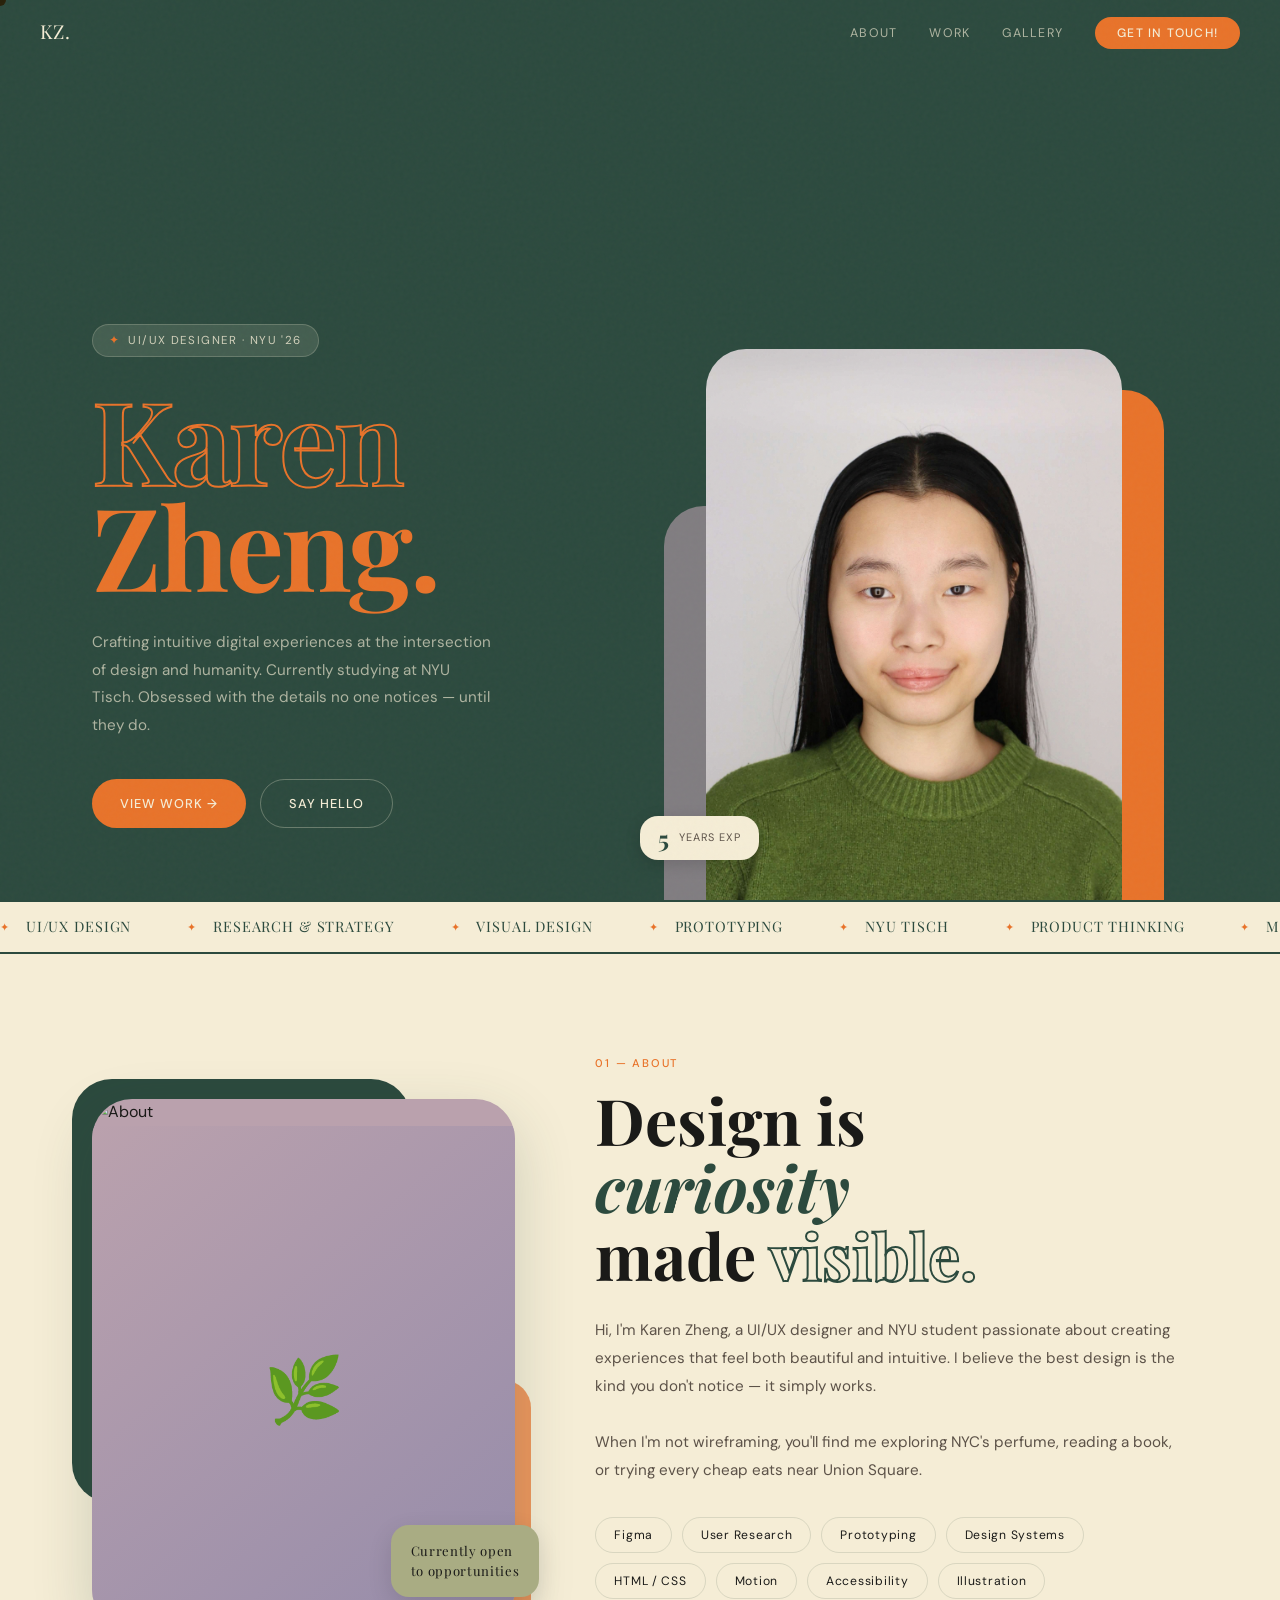
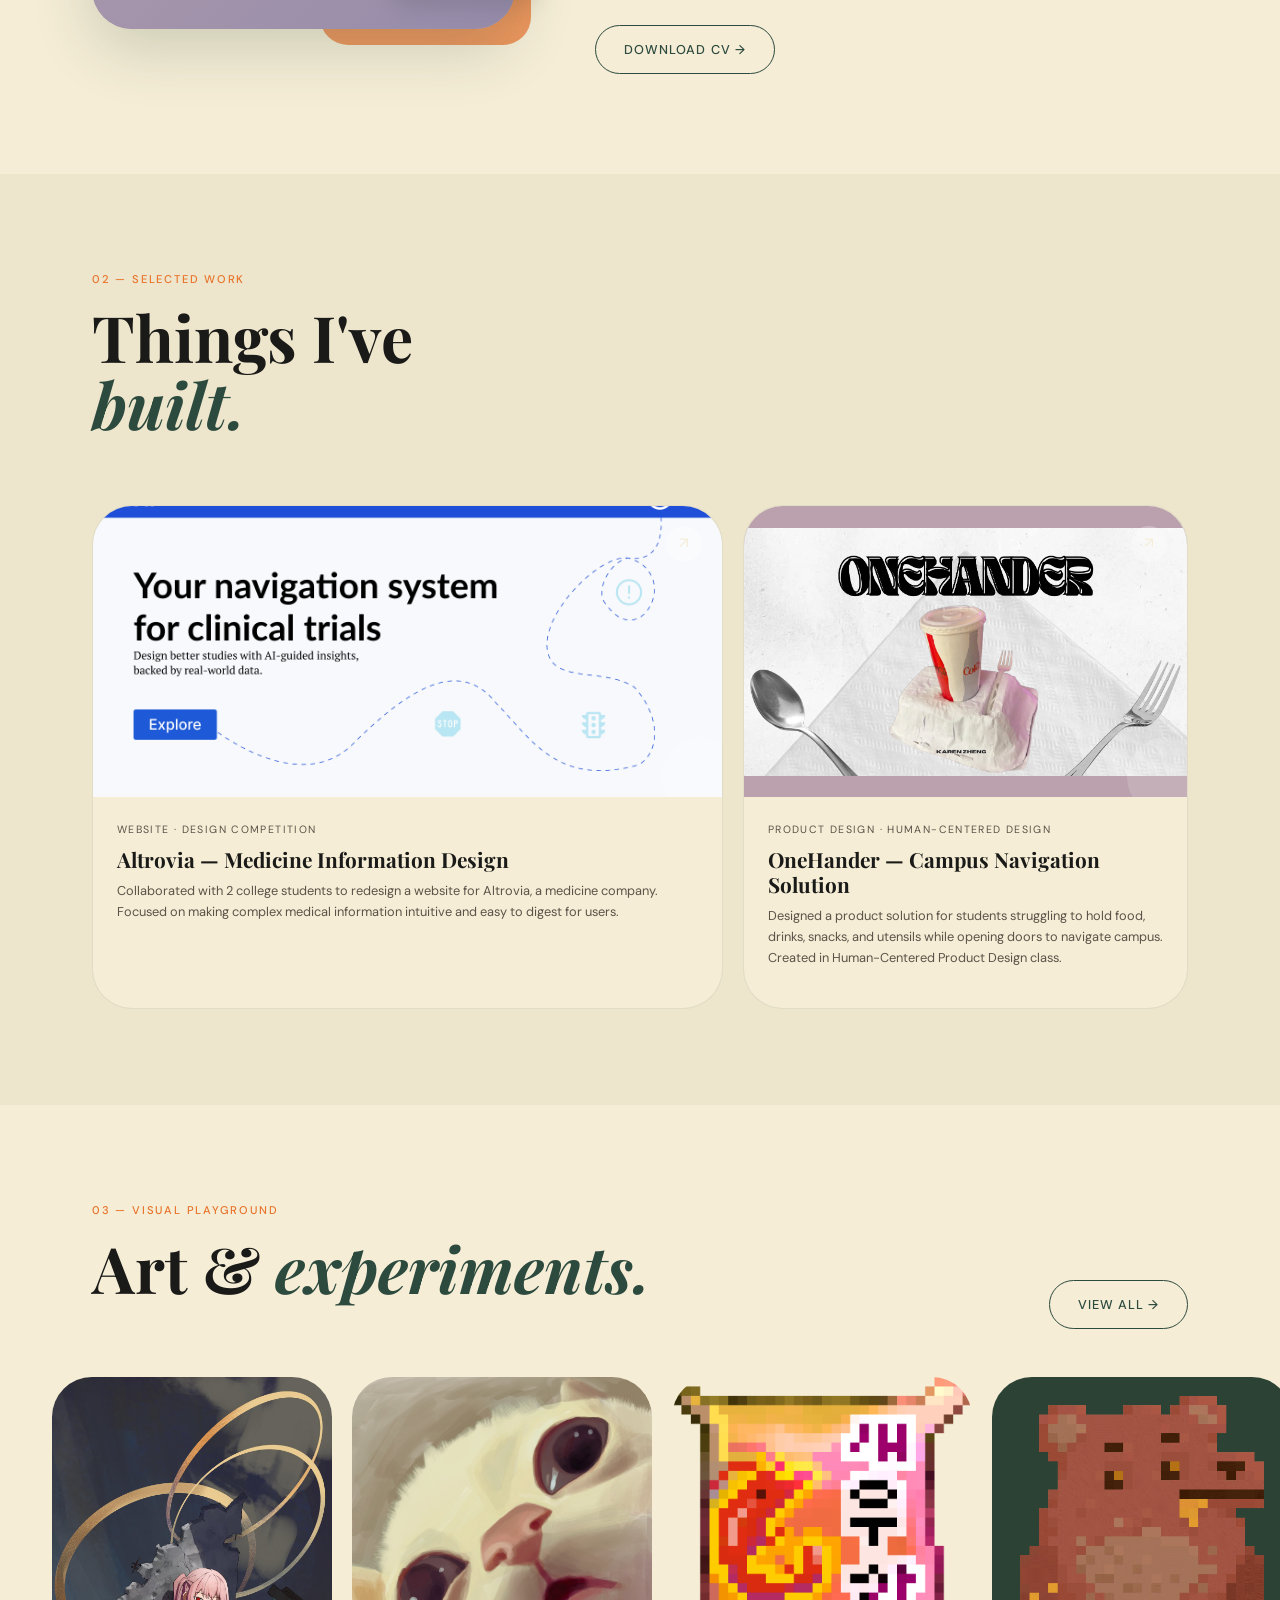
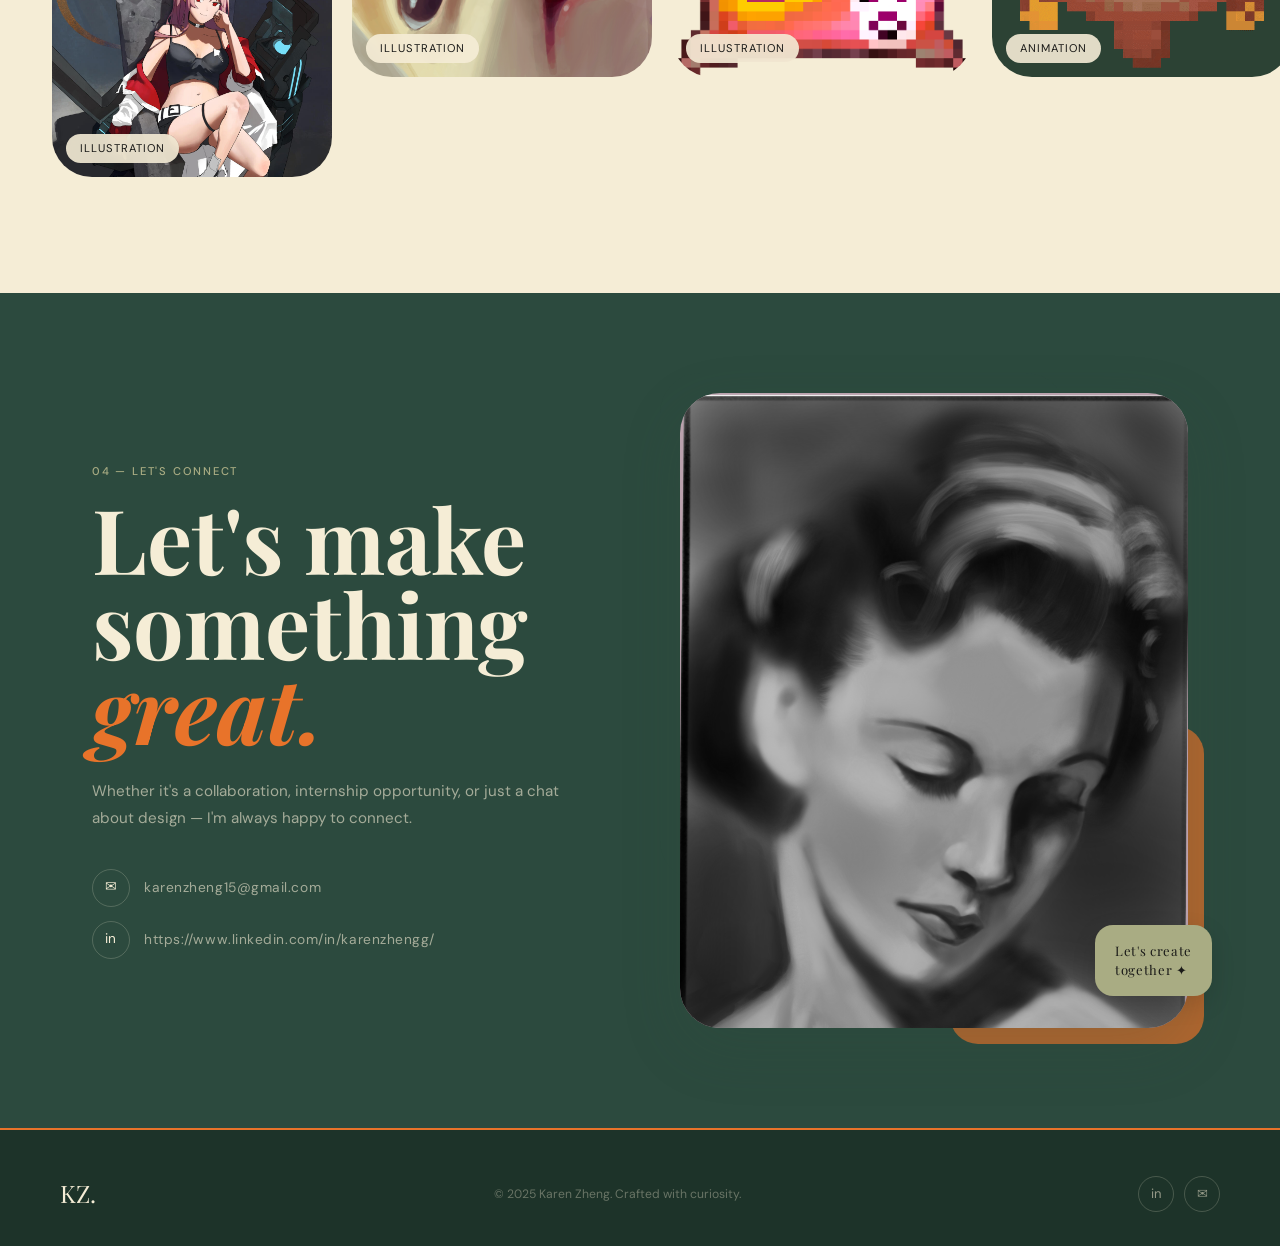
==== index.html @ 829339c2 "initial commit" ====
<!DOCTYPE html>
<html lang="en">
<head>
  <meta charset="UTF-8" />
  <meta name="viewport" content="width=device-width, initial-scale=1.0"/>
  <title>Karen Zheng — Portfolio</title>

  <!-- Google Fonts fallbacks (active until you add local woff2 files) -->
  <link rel="preconnect" href="https://fonts.googleapis.com">
  <link rel="preconnect" href="https://fonts.gstatic.com" crossorigin>
  <link href="https://fonts.googleapis.com/css2?family=Playfair+Display:ital,wght@0,700;0,900;1,700&family=DM+Sans:wght@300;400;500&display=swap" rel="stylesheet">

  <link rel="stylesheet" href="css/style.css">
</head>
<body>

  <div class="cursor" id="cursor"></div>

  <!-- ======== NAV ======== -->
  <nav>
    <!-- CONFIG: Change "YN." to your initials -->
    <a href="#" class="nav-logo">KZ.</a>
    <ul class="nav-links">
      <li><a href="#about">About</a></li>
      <li><a href="#work">Work</a></li>
      <li><a href="#gallery">Gallery</a></li>
      <li><a href="#contact" class="nav-cta">Get in touch!</a></li>
    </ul>
    <div class="hamburger" id="hamburger" aria-label="Menu">
      <span></span><span></span><span></span>
    </div>
  </nav>

  <!-- Mobile dropdown -->
  <div class="mobile-menu" id="mobileMenu">
    <a href="#about"   class="mob-link">About</a>
    <a href="#work"    class="mob-link">Work</a>
    <a href="#gallery" class="mob-link">Gallery</a>
    <div class="mob-divider"></div>
    <a href="#contact" class="mob-link mob-cta">Get in touch! ✦</a>
  </div>

  <!-- ======== HERO ======== -->
  <section id="hero">
    <!-- <div class="hero-shape-1"></div> -->
    <!-- <div class="hero-shape-2"></div> -->

    <div class="hero-inner">
      <div class="hero-text">
        <div class="hero-tag reveal">UI/UX Designer · NYU '26</div>

        <!-- CONFIG: Replace "Your", "Name", "Here." with your name split across lines -->
        <h1 class="hero-name reveal reveal-delay-1">
          <span class="outline">Karen</span><br>
          <span class="accent">Zheng.</span>
        </h1>

        <!-- CONFIG: Edit your bio -->
        <p class="hero-bio reveal reveal-delay-2">
          Crafting intuitive digital experiences at the intersection of
          design and humanity. Currently studying at NYU Tisch.
          Obsessed with the details no one notices — until they do.
        </p>

        <div class="hero-actions reveal reveal-delay-3">
          <a href="#work"    class="btn btn-primary">View Work &rarr;</a>
          <a href="#contact" class="btn btn-outline">Say Hello</a>
        </div>
      </div>

      <div class="hero-visual reveal reveal-delay-2">
        <div class="hero-img-card">
          <!-- CONFIG: Uncomment and point to your photo -->
          <img src="images/head_shot.jpg" alt="Karen Zheng">
          <div class="placeholder">your photo here ✦</div>
        </div>
        <div class="hero-stats">
          <!-- CONFIG: Update numbers -->
          <!-- <div class="stat-pill">
            <strong>12+</strong>
            <span>Projects</span>
          </div> -->
          <div class="stat-pill">
            <strong>5</strong>
            <span>Years Exp</span>
          </div>
        </div>
      </div>
    </div>
  </section>

  <!-- ======== MARQUEE ======== -->
  <div class="marquee-wrap">
    <div class="marquee-track">
      <!-- CONFIG: Edit marquee tags — duplicate the set to keep loop seamless -->
      <div class="marquee-item"><span class="marquee-star">✦</span>UI/UX Design</div>
      <div class="marquee-item"><span class="marquee-star">✦</span>Research &amp; Strategy</div>
      <div class="marquee-item"><span class="marquee-star">✦</span>Visual Design</div>
      <div class="marquee-item"><span class="marquee-star">✦</span>Prototyping</div>
      <div class="marquee-item"><span class="marquee-star">✦</span>NYU Tisch</div>
      <div class="marquee-item"><span class="marquee-star">✦</span>Product Thinking</div>
      <div class="marquee-item"><span class="marquee-star">✦</span>Motion Design</div>
      <div class="marquee-item"><span class="marquee-star">✦</span>Typography</div>
      <!-- Duplicate for seamless loop -->
      <div class="marquee-item"><span class="marquee-star">✦</span>UI/UX Design</div>
      <div class="marquee-item"><span class="marquee-star">✦</span>Research &amp; Strategy</div>
      <div class="marquee-item"><span class="marquee-star">✦</span>Visual Design</div>
      <div class="marquee-item"><span class="marquee-star">✦</span>Prototyping</div>
      <div class="marquee-item"><span class="marquee-star">✦</span>NYU Tisch</div>
      <div class="marquee-item"><span class="marquee-star">✦</span>Product Thinking</div>
      <div class="marquee-item"><span class="marquee-star">✦</span>Motion Design</div>
      <div class="marquee-item"><span class="marquee-star">✦</span>Typography</div>
    </div>
  </div>

  <!-- ======== ABOUT ======== -->
  <section id="about">
    <div class="container">
      <div class="about-grid">

        <div class="about-img-wrap reveal">
          <div class="about-img">
            <img src="images/Anglerfish.png" alt="About">
            <div class="placeholder">🌿</div>
          </div>
          <div class="about-badge">
            Currently open<br>to opportunities
          </div>
        </div>

        <div class="reveal reveal-delay-1">
          <p class="section-label">01 — About</p>
          <h2 class="section-title">
            Design is<br>
            <em>curiosity</em><br>
            made <span class="outline">visible.</span>
          </h2>

          <!-- CONFIG: Your about text -->
          <p class="about-body">
            Hi, I'm Karen Zheng, a UI/UX designer and NYU student passionate about
            creating experiences that feel both beautiful and intuitive. I believe
            the best design is the kind you don't notice — it simply works.
            <br><br>
            When I'm not wireframing, you'll find me exploring NYC's perfume,
            reading a book, or trying every cheap eats near Union Square.
          </p>

          <div class="skills-list">
            <!-- CONFIG: Your skills -->
            <span class="skill-tag">Figma</span>
            <span class="skill-tag">User Research</span>
            <span class="skill-tag">Prototyping</span>
            <span class="skill-tag">Design Systems</span>
            <span class="skill-tag">HTML / CSS</span>
            <span class="skill-tag">Motion</span>
            <span class="skill-tag">Accessibility</span>
            <span class="skill-tag">Illustration</span>
          </div>

          <br>
          <!-- CONFIG: Point to your actual resume file -->
          <a href="resume.pdf" class="btn btn-dark" target="_blank">Download CV &rarr;</a>
        </div>

      </div>
    </div>
  </section>

  <!-- ======== WORK ======== -->
  <section id="work">
    <div class="container">
      <div class="work-header">
        <div>
          <p class="section-label">02 — Selected Work</p>
          <h2 class="section-title">Things I've<br><em>built.</em></h2>
        </div>
        <!-- <a href="#" class="btn btn-dark">All Projects &rarr;</a> -->
      </div>

      <div class="work-grid">

        <!-- CONFIG: Replace emoji, titles, descriptions, and add <img> tags inside .card-img -->
        <a href="Altrovia.html" class="project-card card-1 reveal" style="text-decoration: none; color: inherit;">
          <div class="card-img"><span><img src="images/Altrovia_Image.png" alt="Altrovia"></span></div>
          <div class="card-body">
            <p class="card-cat">Website · Design Competition</p>
            <h3 class="card-title">Altrovia — Medicine Information Design</h3>
            <p class="card-desc">Collaborated with 2 college students to redesign a website for Altrovia, a medicine company. Focused on making complex medical information intuitive and easy to digest for users.</p>
          </div>
          <div class="card-arrow">↗</div>
        </a>

        <div class="project-card card-2 reveal reveal-delay-1">
          <div class="card-img"><span><img src="images/OneHander.png" alt="OneHander"></span></div>
          <div class="card-body">
            <p class="card-cat">Product Design · Human-Centered Design</p>
            <h3 class="card-title">OneHander — Campus Navigation Solution</h3>
            <p class="card-desc">Designed a product solution for students struggling to hold food, drinks, snacks, and utensils while opening doors to navigate campus. Created in Human-Centered Product Design class.</p>
          </div>
          <div class="card-arrow">↗</div>
        </div>

        <!-- <div class="project-card card-3 reveal reveal-delay-1">
          <div class="card-img"><span>📊</span></div>
          <div class="card-body">
            <p class="card-cat">Dashboard · Data Viz</p>
            <h3 class="card-title">Orbit Analytics</h3>
            <p class="card-desc">Complex data, made human. A B2B dashboard redesign.</p>
          </div>
          <div class="card-arrow">↗</div>
        </div>

        <div class="project-card card-4 reveal reveal-delay-2">
          <div class="card-img"><span>🎨</span></div>
          <div class="card-body">
            <p class="card-cat">Branding</p>
            <h3 class="card-title">Studio Ino Identity</h3>
            <p class="card-desc">Visual identity for an art residency in Brooklyn.</p>
          </div>
          <div class="card-arrow">↗</div>
        </div>

        <div class="project-card card-5 reveal reveal-delay-3">
          <div class="card-img"><span>🔤</span></div>
          <div class="card-body">
            <p class="card-cat">Typography</p>
            <h3 class="card-title">Type Specimen</h3>
            <p class="card-desc">Editorial exploration of type as image.</p>
          </div>
          <div class="card-arrow">↗</div>
        </div> -->

      </div>
    </div>
  </section>

  <!-- ======== GALLERY ======== -->
  <section id="gallery">
    <div class="container">
      <div class="gallery-header">
        <div>
          <p class="section-label">03 — Visual Playground</p>
          <h2 class="section-title">Art &amp; <em>experiments.</em></h2>
        </div>
        <a href="Illustrations.html" class="btn btn-dark">View All &rarr;</a>
      </div>
    </div>

    <!-- Full-bleed drag-to-scroll track -->
    <div class="gallery-scroll-track" id="galleryTrack">
      <div style="width:32px;flex-shrink:0;"></div>

      <!-- CONFIG: Replace .placeholder divs with <img> tags for your artwork -->
      <div class="gallery-item gi-tall">
        <a href="Illustrations.html#mogoon3"><img src="images/Illustrations/mogoon3.jpg" alt="Mogoon Illustration"></a>
        <div class="gi-label">Illustration</div>
      </div>

      <div class="gallery-item gi-sq">
        <a href="Illustrations.html#el-gato"><img src="images/Illustrations/El Gato.PNG" alt="El Gato Illustration"></a>
        <div class="gi-label">Illustration</div>
      </div>

      <div class="gallery-item gi-sq">
        <a href="Illustrations.html#shrimp-chips"><img src="images/Illustrations/shrimpChips.png" alt="Shrimp Chips Illustration"></a>
        <div class="gi-label">Illustration</div>
      </div>

      <div class="gallery-item gi-sq">
        <a href="Illustrations.html#walking-bear"><img src="images/Illustrations/walkingBearAnimation.gif" alt="Walking Bear Animation"></a>
        <div class="gi-label">Animation</div>
      </div>

      <div class="gallery-item gi-sq">
        <a href="Illustrations.html#skull"><img src="images/Illustrations/SideSkull.png" alt="Side Skull Illustration"></a>
        <div class="gi-label">Illustration</div>
      </div>

      <div style="width:32px;flex-shrink:0;"></div>
    </div>
  </section>

  <!-- ======== CONTACT ======== -->
  <section id="contact">
    <div class="container">
      <div class="contact-inner">

        <div class="contact-left reveal">
          <p class="section-label" style="color:var(--olive);">04 — Let's Connect</p>
          <h2 class="contact-big">
            Let's make<br>something<br><em>great.</em>
          </h2>
          <!-- CONFIG: Your contact blurb -->
          <p class="contact-desc">
            Whether it's a collaboration, internship opportunity, or just a
            chat about design — I'm always happy to connect.
          </p>
          <div class="contact-links">
            <!-- CONFIG: Update all hrefs and display text -->
            <a href="mailto:karenzheng15@gmail.com" class="contact-link">
              <div class="contact-link-icon">✉</div>karenzheng15@gmail.com
            </a>
            <a href="https://www.linkedin.com/in/karenzhengg/" class="contact-link" target="_blank">
              <div class="contact-link-icon">in</div>https://www.linkedin.com/in/karenzhengg/
            </a>
            <!-- <a href="https://behance.net/yourname" class="contact-link" target="_blank">
              <div class="contact-link-icon">Be</div>behance.net/yourname
            </a>
            <a href="https://instagram.com/yourname" class="contact-link" target="_blank">
              <div class="contact-link-icon">ig</div>@yourhandle
            </a> -->
          </div>
        </div>

        <div class="contact-right reveal reveal-delay-1">
          <div class="about-img-wrap">
            <div class="about-img">
              <img src="images/Illustrations/lady.png" alt="Contact">
              <div class="placeholder">✨</div>
            </div>
            <div class="about-badge">
              Let's create<br>together ✦
            </div>
          </div>
        </div>

        <!-- <div class="contact-form reveal reveal-delay-1">
          <div class="form-group">
            <label class="form-label" for="name">Name</label>
            <input type="text" id="name" class="form-input" placeholder="Your name">
          </div>
          <div class="form-group">
            <label class="form-label" for="email">Email</label>
            <input type="email" id="email" class="form-input" placeholder="your@email.com">
          </div>
          <div class="form-group">
            <label class="form-label" for="subject">Subject</label>
            <input type="text" id="subject" class="form-input" placeholder="What's on your mind?">
          </div>
          <div class="form-group">
            <label class="form-label" for="message">Message</label>
            <textarea id="message" class="form-textarea" placeholder="Tell me about your project..."></textarea>
          </div>
          <button class="form-submit" id="sendBtn">Send Message ✦</button>
        </div> -->

      </div>
    </div>
  </section>

  <!-- ======== FOOTER ======== -->
  <footer>
    <div class="footer-inner">
      <!-- CONFIG: Update logo, name, and social links -->
      <a href="#" class="footer-logo">KZ.</a>
      <p class="footer-copy">&copy; 2025 Karen Zheng. Crafted with curiosity.</p>
      <div class="footer-socials">
        <a href="https://www.linkedin.com/in/karenzhengg/" class="footer-soc" title="LinkedIn">in</a>
        <a href="mailto:karenzheng15@gmail.com" class="footer-soc" title="Email">✉</a>
      </div>
    </div>
  </footer>

  <script src="js/main.js"></script>
</body>
</html>
---- css/style.css ----
/* ============================================================
   PORTFOLIO — style.css
   CONFIG: Edit :root variables to customize colors & fonts
============================================================ */

/* ── TOKENS ──────────────────────────────────────────────── */
:root {
  /* Core palette */
  --green:    #2C4A3E;
  --cream:    #F5EDD6;
  --orange:   #E8732A;
  --mauve:    #BAA1AD;
  --olive:    #A9AC83;
  --purple:   #948BAA;

  --ink:      #1A1A18;
  --ink-muted:#5C5248;
  --border:   rgba(44,74,62,.14);

  /* Semantic aliases */
  --bg:       var(--cream);
  --surface:  #EDE5CC;

  /* Fonts — drop woff2 files into /fonts/ to activate */
  --font-title: 'AvauntStencil', 'Playfair Display', Georgia, serif;
  --font-body:  'LumiosTypewriter', 'DM Sans', sans-serif;

  /* Radii */
  --r-sm:  10px;
  --r-md:  18px;
  --r-lg:  28px;
  --r-xl:  40px;
  --r-pill:999px;

  --ease: cubic-bezier(.25,.46,.45,.94);
}

/* ── CUSTOM FONTS ────────────────────────────────────────── */
@font-face {
  font-family: 'AvauntStencil';
  src: url('../fonts/AvauntStencil.woff2') format('woff2');
  font-display: swap;
}
@font-face {
  font-family: 'LumiosTypewriter';
  src: url('../fonts/LumiosTypewriter.woff2') format('woff2');
  font-display: swap;
}

/* ── RESET ───────────────────────────────────────────────── */
*, *::before, *::after { box-sizing: border-box; margin: 0; padding: 0; }
html { scroll-behavior: smooth; }
body {
  background: var(--cream);
  color: var(--ink);
  font-family: var(--font-body);
  line-height: 1.65;
  overflow-x: hidden;
  cursor: none;
}
a { color: inherit; text-decoration: none; }
img { display: block; width: 100%; }
ul { list-style: none; }

/* ── NOISE OVERLAY ───────────────────────────────────────── */
body::before {
  content: '';
  position: fixed; inset: 0;
  background-image: url("data:image/svg+xml,%3Csvg viewBox='0 0 256 256' xmlns='http://www.w3.org/2000/svg'%3E%3Cfilter id='n'%3E%3CfeTurbulence type='fractalNoise' baseFrequency='0.85' numOctaves='4' stitchTiles='stitch'/%3E%3C/filter%3E%3Crect width='100%25' height='100%25' filter='url(%23n)' opacity='1'/%3E%3C/svg%3E");
  opacity: .03;
  pointer-events: none;
  z-index: 9998;
}

/* ── CUSTOM CURSOR ───────────────────────────────────────── */
.cursor {
  position: fixed;
  width: 12px; height: 12px;
  border-radius: 50%;
  background: var(--orange);
  pointer-events: none;
  z-index: 9999;
  transform: translate(-50%,-50%);
  transition: width .18s var(--ease), height .18s var(--ease), background .18s;
  mix-blend-mode: multiply;
}
.cursor.grow { width: 36px; height: 36px; background: var(--purple); }

/* ── LAYOUT ──────────────────────────────────────────────── */
.container { max-width: 1160px; margin: 0 auto; padding: 0 32px; }
section { padding: 96px 0; }

/* ── NAV ─────────────────────────────────────────────────── */
nav {
  position: fixed; top: 0; left: 0; right: 0;
  z-index: 100;
  background: var(--green);
  padding: 0 40px;
  height: 64px;
  display: flex; align-items: center; justify-content: space-between;
  overflow: visible;
}
.nav-logo {
  font-family: var(--font-title);
  font-size: 1.2rem;
  color: var(--cream);
  letter-spacing: .02em;
}
.nav-links { display: flex; gap: 32px; align-items: center; }
.nav-links a {
  font-size: .78rem; letter-spacing: .1em; text-transform: uppercase;
  color: rgba(245,237,214,.65); transition: color .2s;
}
.nav-links a:hover { color: var(--cream); }
.nav-cta {
  background: var(--orange) !important;
  color: var(--cream) !important;
  padding: 8px 22px; border-radius: var(--r-pill);
  font-size: .76rem !important; letter-spacing: .09em; font-weight: 500;
  transition: background .2s, transform .18s !important;
}
.nav-cta:hover { background: #d4621e !important; transform: scale(1.04) !important; }

/* ── HAMBURGER ───────────────────────────────────────────── */
.hamburger {
  display: none;
  flex-direction: column; gap: 5px;
  cursor: pointer; padding: 6px; border-radius: 8px;
  transition: background .2s;
  z-index: 102; position: relative;
}
.hamburger:hover { background: rgba(245,237,214,.1); }
.hamburger span {
  width: 22px; height: 2px; background: var(--cream);
  border-radius: 2px; display: block;
  transition: all .28s var(--ease);
}
.hamburger.open span:nth-child(1) { transform: rotate(45deg) translate(5px,5px); }
.hamburger.open span:nth-child(2) { opacity: 0; transform: scaleX(0); }
.hamburger.open span:nth-child(3) { transform: rotate(-45deg) translate(5px,-5px); }

/* ── MOBILE DROPDOWN ─────────────────────────────────────── */
.mobile-menu {
  position: fixed;
  top: 72px; right: 16px;
  width: min(240px, calc(100vw - 32px));
  background: var(--green);
  border: 1px solid rgba(245,237,214,.15);
  border-radius: var(--r-lg);
  box-shadow: 0 16px 48px rgba(0,0,0,.25);
  z-index: 200;
  display: flex; flex-direction: column;
  padding: 8px;
  opacity: 0; visibility: hidden;
  transform: translateY(-8px) scale(.96);
  transform-origin: top right;
  transition: opacity .2s var(--ease), transform .2s var(--ease), visibility 0s linear .2s;
}
.mobile-menu.open {
  opacity: 1; visibility: visible; transform: translateY(0) scale(1);
  transition: opacity .2s var(--ease), transform .2s var(--ease), visibility 0s linear 0s;
}
.mobile-menu a {
  display: flex; align-items: center; padding: 12px 16px;
  border-radius: var(--r-md);
  font-size: .82rem; letter-spacing: .08em; text-transform: uppercase;
  color: rgba(245,237,214,.7); transition: background .15s, color .15s;
}
.mobile-menu a:hover { background: rgba(245,237,214,.08); color: var(--cream); }
.mobile-menu .mob-divider { height: 1px; background: rgba(245,237,214,.12); margin: 4px 8px; }
.mobile-menu .mob-cta {
  background: var(--orange); color: var(--cream) !important;
  justify-content: center; margin-top: 2px; border-radius: var(--r-md);
}
.mobile-menu .mob-cta:hover { background: #d4621e !important; }

/* ── HERO ────────────────────────────────────────────────── */
#hero {
  background: var(--green);
  min-height: 100svh; padding: 32px 0 0;
  position: relative; overflow: hidden;
  display: flex; flex-direction: column;
}
.hero-shape-1 {
  position: absolute; top: -40px; right: -60px;
  width: 440px; height: 440px;
  background: var(--orange); border-radius: 50%; opacity: .18;
}
.hero-shape-2 {
  position: absolute; bottom: 60px; left: -80px;
  width: 300px; height: 300px;
  background: var(--olive); border-radius: 50%; opacity: .2;
}
.hero-inner {
  flex: 1; display: grid; grid-template-columns: 1fr 1fr;
  align-items: end; max-width: 1160px; width: 100%;
  margin: 0 auto; padding: 80px 32px 0;
  position: relative; z-index: 2; gap: 0;
}
.hero-text { padding-bottom: 72px; }
.hero-tag {
  display: inline-flex; align-items: center; gap: 8px;
  background: rgba(245,237,214,.12); border: 1px solid rgba(245,237,214,.2);
  color: rgba(245,237,214,.8);
  font-size: .72rem; letter-spacing: .12em; text-transform: uppercase;
  padding: 6px 16px; border-radius: var(--r-pill); margin-bottom: 28px;
}
.hero-tag::before { content: "✦"; color: var(--orange); }
h1.hero-name {
  font-family: var(--font-title);
  font-size: clamp(4rem, 9vw, 8rem);
  line-height: .92; letter-spacing: -.02em; color: var(--cream); margin-bottom: 32px;
}
h1.hero-name .outline { -webkit-text-stroke: 2px var(--orange); color: transparent; }
h1.hero-name .accent  { color: var(--orange); }
.hero-bio {
  font-size: .95rem; line-height: 1.8;
  color: rgba(245,237,214,.65); max-width: 400px; margin-bottom: 40px;
}
.hero-actions { display: flex; gap: 14px; flex-wrap: wrap; }

/* ── BUTTONS ─────────────────────────────────────────────── */
.btn {
  display: inline-flex; align-items: center; gap: 8px;
  padding: 13px 28px; border-radius: var(--r-pill);
  font-size: .8rem; letter-spacing: .08em; text-transform: uppercase;
  font-family: var(--font-body); font-weight: 500;
  transition: transform .2s var(--ease), background .2s, color .2s, border-color .2s;
  cursor: pointer; border: none;
}
.btn:hover { transform: translateY(-2px) scale(1.02); }
.btn-primary     { background: var(--orange); color: var(--cream); }
.btn-primary:hover { background: #d4621e; }
.btn-outline     { border: 1.5px solid rgba(245,237,214,.3); background: transparent; color: var(--cream); }
.btn-outline:hover { background: rgba(245,237,214,.1); border-color: rgba(245,237,214,.6); }
.btn-dark        { border: 1.5px solid var(--green); background: transparent; color: var(--green); }
.btn-dark:hover  { background: var(--green); color: var(--cream); }
.btn-dark-fill   { background: var(--green); color: var(--cream); }
.btn-dark-fill:hover { background: #1d3329; }

/* ── HERO VISUAL ─────────────────────────────────────────── */
.hero-visual {
  position: relative; align-self: flex-end;
  height: 580px; display: flex; align-items: flex-end; justify-content: center;
}
.hero-visual::before {
  content: '';
  position: absolute; bottom: 0; right: 24px;
  width: 74%; height: 88%;
  background: var(--orange); border-radius: var(--r-xl) var(--r-xl) 0 0; z-index: 0;
}
.hero-visual::after {
  content: '';
  position: absolute; bottom: 0; left: 24px;
  width: 60%; height: 68%;
  background: var(--mauve); border-radius: var(--r-xl) var(--r-xl) 0 0; z-index: 0; opacity: .6;
}
.hero-img-card {
  position: relative; z-index: 1;
  width: 76%; height: 95%;
  border-radius: var(--r-xl) var(--r-xl) 0 0;
  overflow: hidden; background: var(--surface);
}
.hero-img-card img { width: 100%; height: 100%; object-fit: cover; }
.hero-img-card .placeholder {
  width: 100%; height: 100%;
  background: linear-gradient(160deg, var(--mauve) 0%, var(--purple) 100%);
  display: flex; align-items: center; justify-content: center;
  flex-direction: column; gap: 12px;
  font-family: var(--font-title); font-size: .95rem;
  color: rgba(245,237,214,.7); letter-spacing: .1em;
}
.hero-stats {
  position: absolute; left: 0; bottom: 40px;
  display: flex; flex-direction: column; gap: 10px; z-index: 3;
}
.stat-pill {
  background: var(--cream); border-radius: var(--r-md);
  padding: 10px 18px; display: flex; align-items: center; gap: 10px;
  box-shadow: 0 4px 16px rgba(0,0,0,.15);
}
.stat-pill strong { font-family: var(--font-title); font-size: 1.5rem; line-height: 1; color: var(--green); }
.stat-pill span   { font-size: .68rem; letter-spacing: .08em; text-transform: uppercase; color: var(--ink-muted); }

/* ── MARQUEE ─────────────────────────────────────────────── */
.marquee-wrap {
  overflow: hidden; background: var(--cream);
  border-top: 2px solid var(--green); border-bottom: 2px solid var(--green);
  padding: 13px 0;
}
.marquee-track {
  display: flex; gap: 56px;
  animation: marquee 20s linear infinite; width: max-content;
}
.marquee-item {
  display: flex; align-items: center; gap: 16px;
  font-family: var(--font-title); font-size: .9rem;
  letter-spacing: .06em; text-transform: uppercase; color: var(--green); white-space: nowrap;
}
.marquee-star { color: var(--orange); font-size: .7rem; }
@keyframes marquee {
  from { transform: translateX(0); }
  to   { transform: translateX(-50%); }
}

/* ── ABOUT ───────────────────────────────────────────────── */
#about { background: var(--cream); padding: 100px 0; }
.about-grid { display: grid; grid-template-columns: 1fr 1.4fr; gap: 80px; align-items: center; }
.about-img-wrap { position: relative; }
.about-img-wrap::before {
  content: '';
  position: absolute; top: -20px; left: -20px;
  width: 80%; height: 80%;
  background: var(--green); border-radius: var(--r-xl); z-index: 0;
}
.about-img-wrap::after {
  content: '';
  position: absolute; bottom: -16px; right: -16px;
  width: 50%; height: 50%;
  background: var(--orange); border-radius: var(--r-lg); z-index: 0; opacity: .7;
}
.about-img {
  position: relative; z-index: 1;
  border-radius: var(--r-xl); aspect-ratio: 1/1.25;
  overflow: hidden; background: var(--mauve);
  box-shadow: 0 20px 60px rgba(44,74,62,.2);
}
.about-img .placeholder {
  width: 100%; height: 100%;
  background: linear-gradient(140deg, var(--mauve) 0%, var(--purple) 100%);
  display: flex; align-items: center; justify-content: center; font-size: 4rem;
}
.about-badge {
  position: absolute; bottom: 32px; right: -24px; z-index: 2;
  background: var(--olive); border-radius: var(--r-md);
  padding: 16px 20px; font-family: var(--font-title);
  font-size: .82rem; letter-spacing: .05em; line-height: 1.5;
  color: var(--ink); max-width: 150px; box-shadow: 0 8px 24px rgba(0,0,0,.12);
}
.section-label {
  font-size: .7rem; letter-spacing: .16em; text-transform: uppercase;
  color: var(--orange); margin-bottom: 14px; font-weight: 500;
}
h2.section-title {
  font-family: var(--font-title);
  font-size: clamp(2.2rem, 5vw, 4rem);
  line-height: 1.05; margin-bottom: 28px;
}
h2.section-title em      { font-style: italic; color: var(--green); }
h2.section-title .outline { -webkit-text-stroke: 2px var(--green); color: transparent; font-style: normal; }
.about-body { font-size: .95rem; color: var(--ink-muted); line-height: 1.85; margin-bottom: 32px; }
.skills-list { display: flex; flex-wrap: wrap; gap: 10px; margin-top: 24px; }
.skill-tag {
  padding: 7px 18px; border-radius: var(--r-pill);
  background: transparent; border: 1.5px solid var(--border);
  font-size: .76rem; letter-spacing: .06em; color: var(--ink);
  transition: background .2s, color .2s, transform .15s;
}
.skill-tag:hover { background: var(--green); color: var(--cream); transform: translateY(-2px); }

/* ── WORK ────────────────────────────────────────────────── */
#work { background: var(--surface); }
.work-header { display: flex; align-items: flex-end; justify-content: space-between; margin-bottom: 40px; gap: 24px; }
.work-grid { display: grid; grid-template-columns: repeat(12, 1fr); gap: 20px; }
.project-card {
  display: block;
  border-radius: var(--r-xl); overflow: hidden; position: relative;
  background: var(--cream); border: 1.5px solid rgba(44,74,62,.1);
  transition: transform .35s var(--ease), box-shadow .35s; cursor: pointer;
}
.project-card:hover { transform: translateY(-6px) scale(1.01); box-shadow: 0 24px 60px rgba(44,74,62,.14); }
.card-1 { grid-column: span 7; min-height: 360px; }
.card-2 { grid-column: span 5; min-height: 360px; }
.card-3 { grid-column: span 5; min-height: 360px; }
.card-4 { grid-column: span 4; min-height: 360px; }
.card-5 { grid-column: span 3; min-height: 360px; }
.card-img {
  width: 100%; height: 58%;
  display: flex; align-items: center; justify-content: center;
  font-size: 3rem; transition: transform .4s var(--ease); overflow: hidden; position: relative;
}
.card-img::after {
  content: '';
  position: absolute; bottom: -20px; right: -20px;
  width: 80px; height: 80px;
  background: rgba(255,255,255,.15); border-radius: 50%;
}
.project-card:hover .card-img { transform: scale(1.04); }
.card-1 .card-img { background: var(--green); }
.card-2 .card-img { background: var(--mauve); }
.card-3 .card-img { background: var(--olive); }
.card-4 .card-img { background: var(--purple); }
.card-5 .card-img { background: var(--orange); }
.card-body { padding: 24px; }
.card-cat  { font-size: .66rem; letter-spacing: .13em; text-transform: uppercase; color: var(--ink-muted); margin-bottom: 8px; }
.card-title { font-family: var(--font-title); font-size: 1.3rem; margin-bottom: 8px; line-height: 1.2; color: var(--ink); }
.card-desc  { font-size: .8rem; color: var(--ink-muted); line-height: 1.65; }
.card-arrow {
  position: absolute; top: 20px; right: 20px;
  width: 36px; height: 36px; border-radius: 50%;
  background: rgba(255,255,255,.25);
  display: flex; align-items: center; justify-content: center;
  font-size: .95rem; color: var(--cream);
  transition: background .2s, transform .2s, color .2s;
}
.project-card:hover .card-arrow { background: var(--orange); transform: rotate(45deg); }

/* ── GALLERY ─────────────────────────────────────────────── */
#gallery { background: var(--cream); overflow: hidden; }
.gallery-header { display: flex; align-items: flex-end; justify-content: space-between; margin-bottom: 48px; }
.gallery-scroll-track {
  display: flex; gap: 20px; overflow-x: auto;
  padding-bottom: 20px; scrollbar-width: none; cursor: grab;
}
.gallery-scroll-track:active { cursor: grabbing; }
.gallery-scroll-track::-webkit-scrollbar { display: none; }
.gallery-item {
  flex-shrink: 0; border-radius: var(--r-xl);
  overflow: hidden; position: relative; transition: transform .3s var(--ease);
}
.gallery-item:hover { transform: scale(1.02) rotate(-.5deg); }
.gi-tall { width: 280px; height: 400px; }
.gi-wide { width: 420px; height: 280px; align-self: flex-end; }
.gi-sq   { width: 300px; height: 300px; }
.gallery-item .placeholder {
  width: 100%; height: 100%;
  display: flex; align-items: center; justify-content: center;
  flex-direction: column; gap: 12px; font-size: 2.5rem;
}
.gi-label {
  position: absolute; bottom: 14px; left: 14px;
  background: rgba(245,237,214,.9); backdrop-filter: blur(8px);
  border-radius: var(--r-pill); padding: 5px 14px;
  font-size: .7rem; letter-spacing: .09em; text-transform: uppercase; color: var(--ink);
}

/* ── CONTACT ─────────────────────────────────────────────── */
#contact { background: var(--green); padding: 100px 0; }
.contact-inner { display: grid; grid-template-columns: 1fr 1fr; gap: 80px; align-items: center; }
.contact-big {
  font-family: var(--font-title);
  font-size: clamp(3rem, 7vw, 6rem);
  line-height: .95; margin-bottom: 28px; color: var(--cream);
}
.contact-big em { font-style: italic; color: var(--orange); }
.contact-desc   { color: rgba(245,237,214,.6); font-size: .95rem; line-height: 1.8; margin-bottom: 36px; }
.contact-links  { display: flex; flex-direction: column; gap: 14px; }
.contact-link   {
  display: flex; align-items: center; gap: 14px;
  font-size: .86rem; letter-spacing: .04em; color: rgba(245,237,214,.6);
  transition: color .2s, gap .2s;
}
.contact-link:hover { color: var(--cream); gap: 20px; }
.contact-link-icon {
  width: 38px; height: 38px; border-radius: 50%;
  border: 1.5px solid rgba(245,237,214,.2);
  display: flex; align-items: center; justify-content: center;
  font-size: .85rem; flex-shrink: 0; color: var(--cream);
  transition: background .2s, border-color .2s;
}
.contact-link:hover .contact-link-icon { background: var(--orange); border-color: var(--orange); }
.contact-form {
  background: var(--cream); border-radius: var(--r-xl);
  padding: 40px; display: flex; flex-direction: column; gap: 20px;
  box-shadow: 0 24px 80px rgba(0,0,0,.25);
}
.form-group   { display: flex; flex-direction: column; gap: 8px; }
.form-label   { font-size: .72rem; letter-spacing: .12em; text-transform: uppercase; color: var(--ink-muted); }
.form-input,
.form-textarea {
  background: var(--surface); border: 1.5px solid transparent;
  border-radius: var(--r-md); padding: 13px 18px;
  font-family: var(--font-body); font-size: .9rem; color: var(--ink);
  outline: none; transition: border-color .2s; resize: none;
}
.form-input:focus, .form-textarea:focus { border-color: var(--green); }
.form-textarea { height: 130px; }
.form-submit {
  background: var(--orange); color: var(--cream); border: none;
  border-radius: var(--r-pill); padding: 15px 32px;
  font-family: var(--font-body); font-size: .82rem; letter-spacing: .09em;
  text-transform: uppercase; cursor: pointer; font-weight: 500;
  transition: background .2s, transform .2s var(--ease); align-self: flex-start;
}
.form-submit:hover { background: #d4621e; transform: translateY(-2px); }

/* ── FOOTER ──────────────────────────────────────────────── */
footer {
  background: #1d3329; color: var(--cream);
  padding: 44px 36px 32px; border-top: 2px solid var(--orange);
}
.footer-inner {
  max-width: 1160px; margin: 0 auto;
  display: flex; align-items: center; justify-content: space-between; flex-wrap: wrap; gap: 20px;
}
.footer-logo    { font-family: var(--font-title); font-size: 1.5rem; color: var(--cream); }
.footer-copy    { font-size: .76rem; color: rgba(245,237,214,.35); }
.footer-socials { display: flex; gap: 10px; }
.footer-soc {
  width: 36px; height: 36px; border-radius: 50%;
  border: 1px solid rgba(245,237,214,.2);
  display: flex; align-items: center; justify-content: center;
  font-size: .82rem; color: rgba(245,237,214,.55);
  transition: border-color .2s, color .2s, background .2s;
}
.footer-soc:hover { border-color: var(--orange); background: var(--orange); color: var(--cream); }

/* ── SCROLL REVEAL ───────────────────────────────────────── */
.reveal { opacity: 0; transform: translateY(28px); transition: opacity .7s var(--ease), transform .7s var(--ease); }
.reveal.visible { opacity: 1; transform: translateY(0); }
.reveal-delay-1 { transition-delay: .1s; }
.reveal-delay-2 { transition-delay: .2s; }
.reveal-delay-3 { transition-delay: .3s; }

/* ── RESPONSIVE ──────────────────────────────────────────── */

/* Tablet (640–1023px) */
@media (max-width: 1023px) {
  nav { padding: 0 24px; }
  .nav-links { display: none; }
  .hamburger { display: flex; }

  .hero-inner { padding: 60px 24px 0; gap: 16px; }
  h1.hero-name { font-size: clamp(3.2rem, 8vw, 6rem); }
  .hero-visual { height: 440px; }
  .hero-text   { padding-bottom: 56px; }

  .about-grid { gap: 48px; }
  .about-badge { right: -8px; }

  .work-grid { grid-template-columns: repeat(6, 1fr); gap: 16px; }
  .card-1 { grid-column: span 6; min-height: 360px; }
  .card-2, .card-3 { grid-column: span 3; min-height: 300px; }
  .card-4, .card-5 { grid-column: span 3; min-height: 280px; }

  section { padding: 72px 0; }
  .container { padding: 0 24px; }
  body { cursor: auto; }
  .cursor { display: none; }
}

/* Mobile (< 640px) */
@media (max-width: 639px) {
  nav { padding: 0 18px; }

  .hero-inner { grid-template-columns: 1fr; padding: 40px 20px 0; }
  .hero-visual { display: none; }
  h1.hero-name { font-size: clamp(3rem, 13vw, 5rem); }
  .hero-text   { padding-bottom: 56px; text-align: center; }
  .hero-actions { justify-content: center; }

  .about-grid { grid-template-columns: 1fr; gap: 60px; }
  .about-img-wrap { max-width: 280px; margin: 0 auto; }
  .about-badge { right: -8px; bottom: 20px; }

  .work-grid { grid-template-columns: 1fr; gap: 14px; }
  .project-card { min-height: auto; }
  .card-1, .card-2, .card-3, .card-4, .card-5 { grid-column: span 1; min-height: auto; }
  .work-header { flex-direction: column; align-items: flex-start; gap: 16px; }

  .contact-inner { grid-template-columns: 1fr; gap: 44px; }
  .contact-form  { padding: 24px 20px; }
  .contact-big   { font-size: clamp(2.4rem, 11vw, 4rem); }

  section { padding: 56px 0; }
  .container { padding: 0 20px; }

  .gi-tall { width: 220px; height: 320px; }
  .gi-wide { width: 300px; height: 220px; }
  .gi-sq   { width: 240px; height: 240px; }

  footer { padding: 36px 20px 28px; }
  .footer-inner { flex-direction: column; align-items: flex-start; gap: 16px; }

  /* Hide contact image on mobile */
  .contact-right { display: none; }

  /* Offset anchors on mobile so section headings aren't covered */
  #work, #gallery { scroll-margin-top: calc(var(--nav-height,64px) + 16px); }

  /* Arrow symbols as text on mobile */
  .card-arrow {
    font-size: 1.2rem;
    font-family: Arial, sans-serif;
  }
}
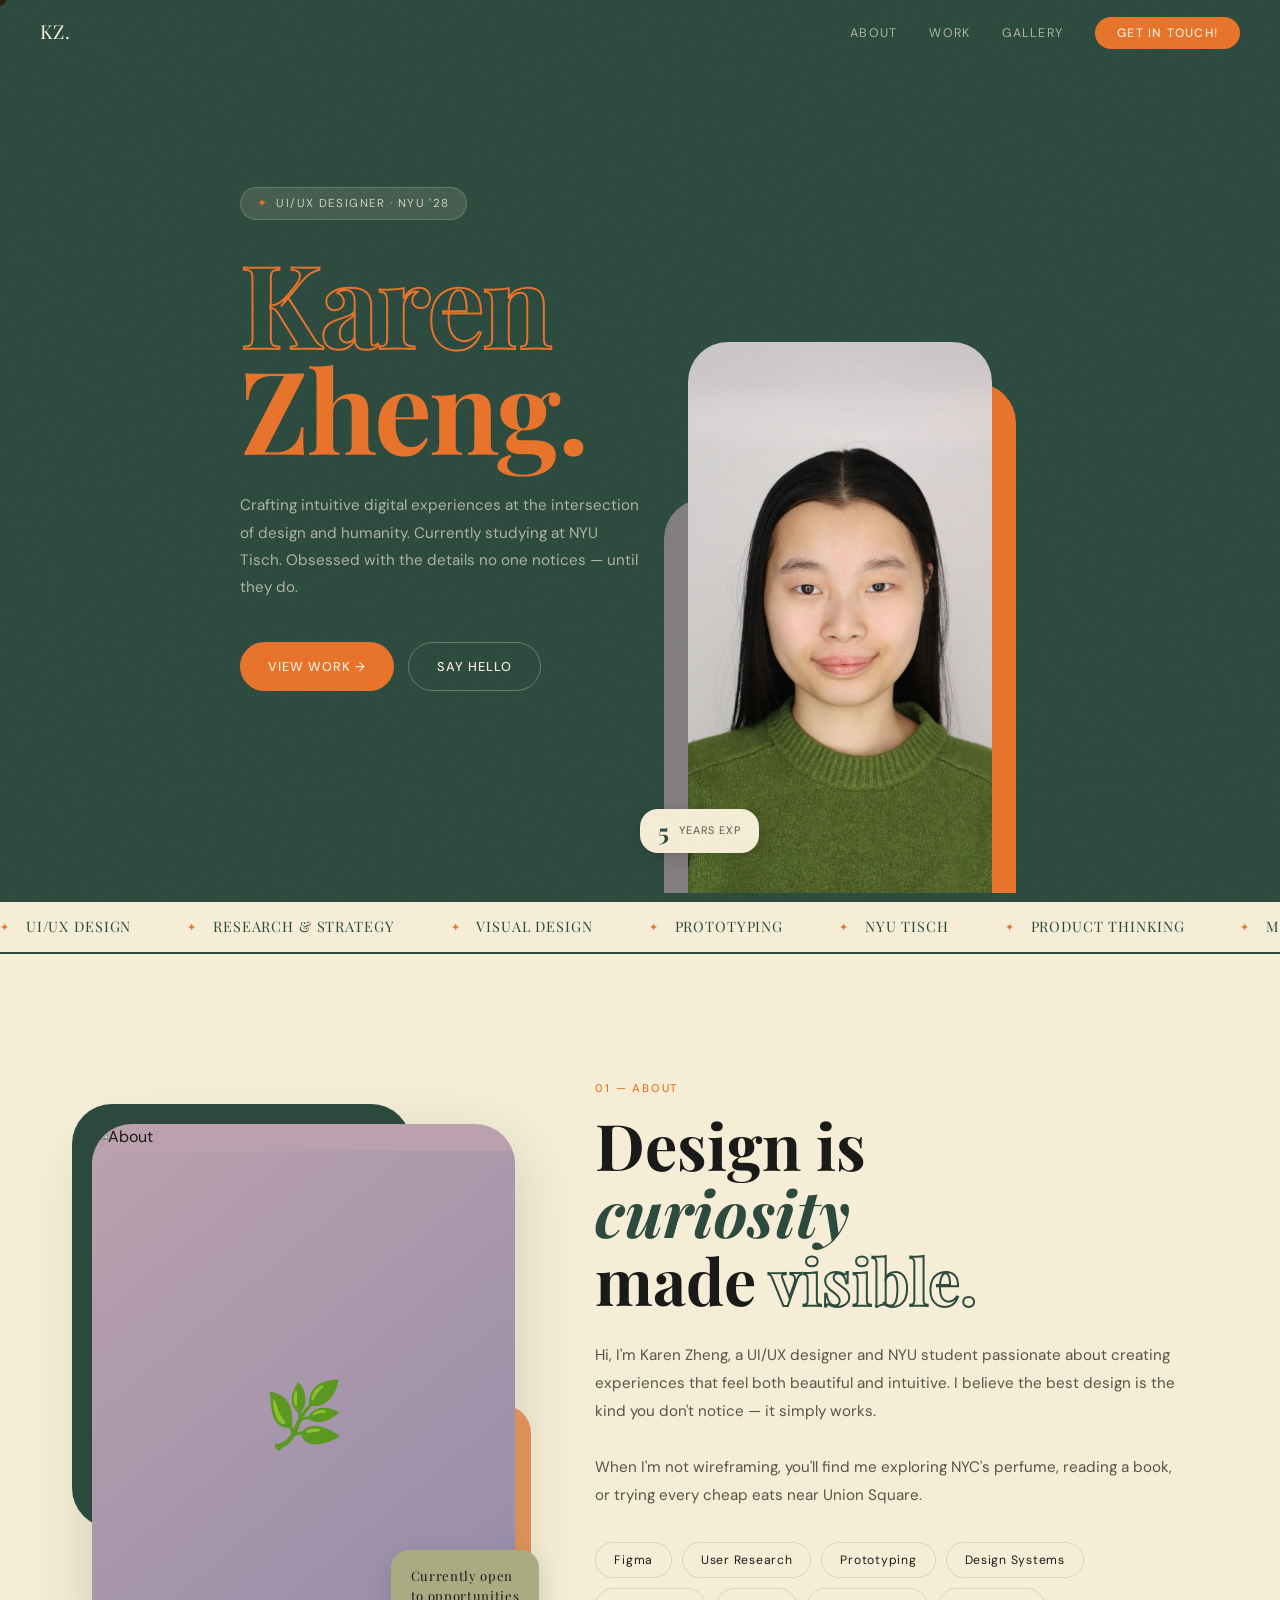
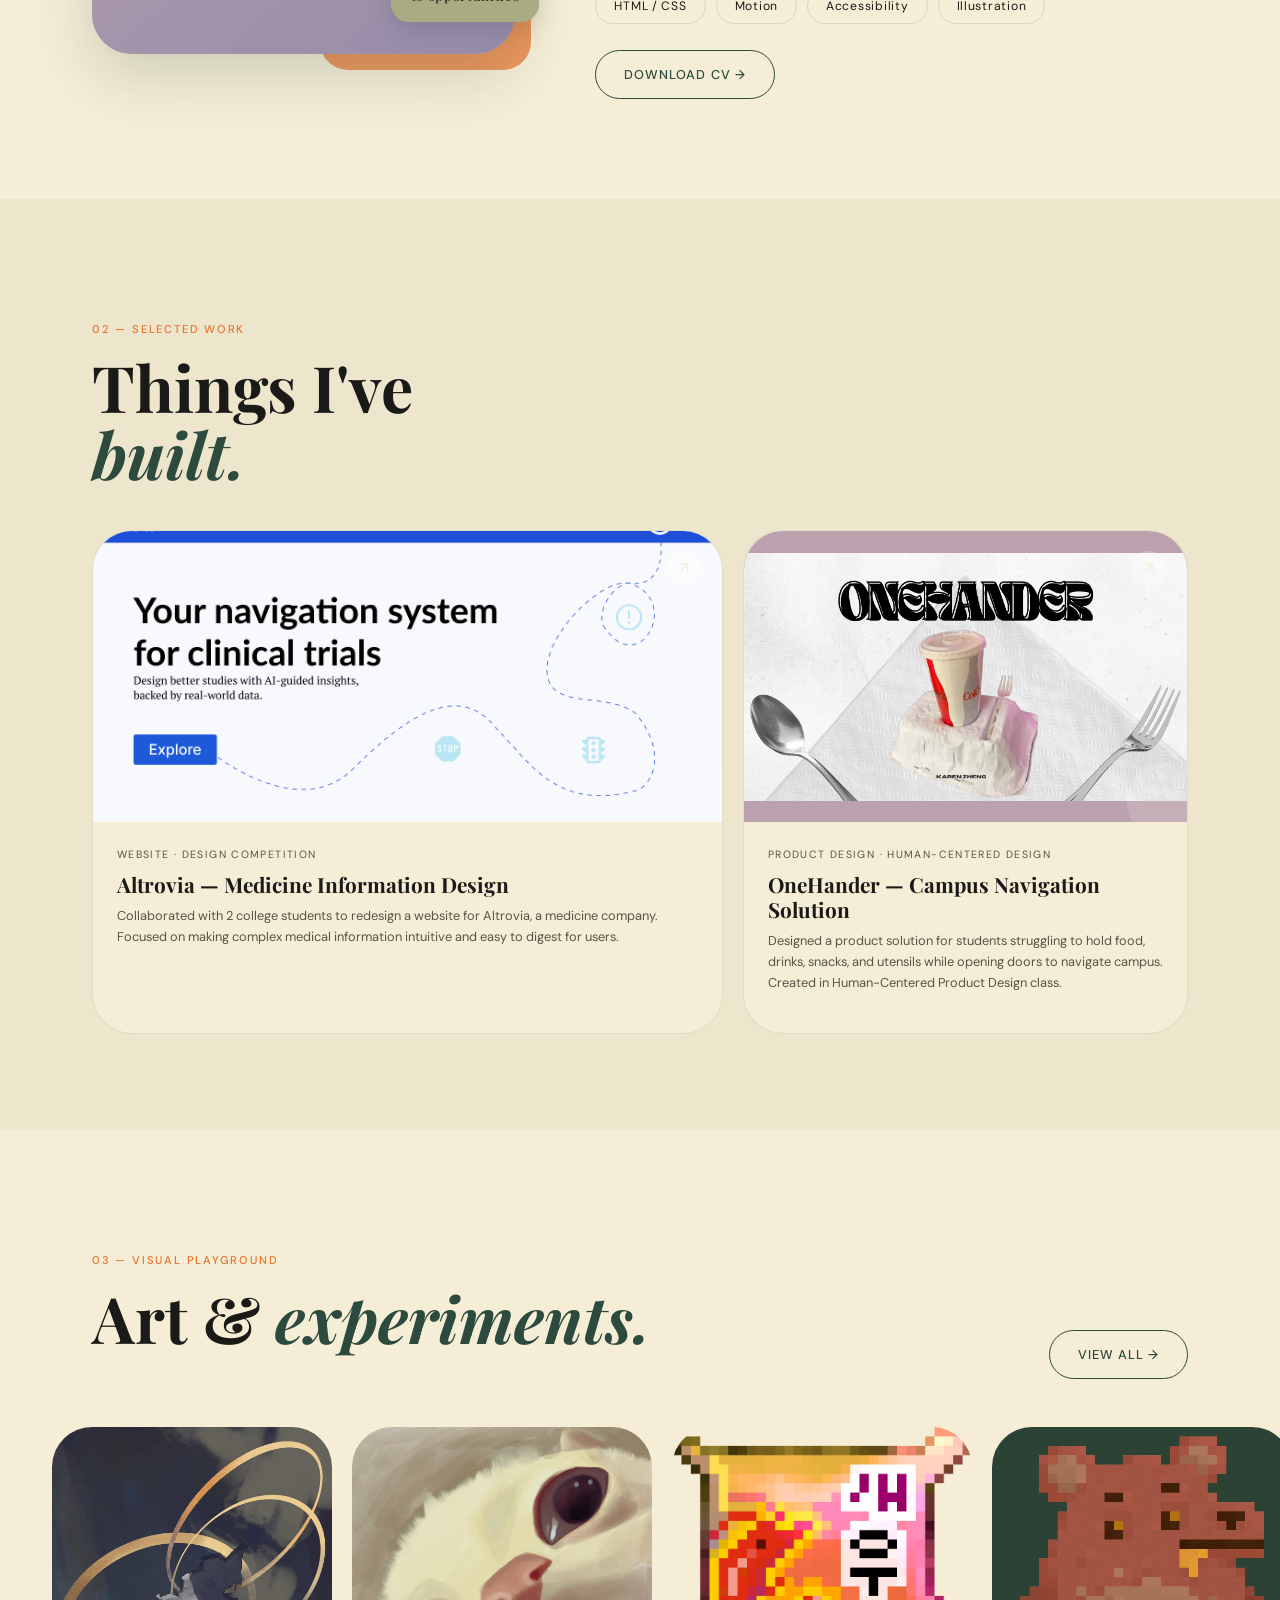
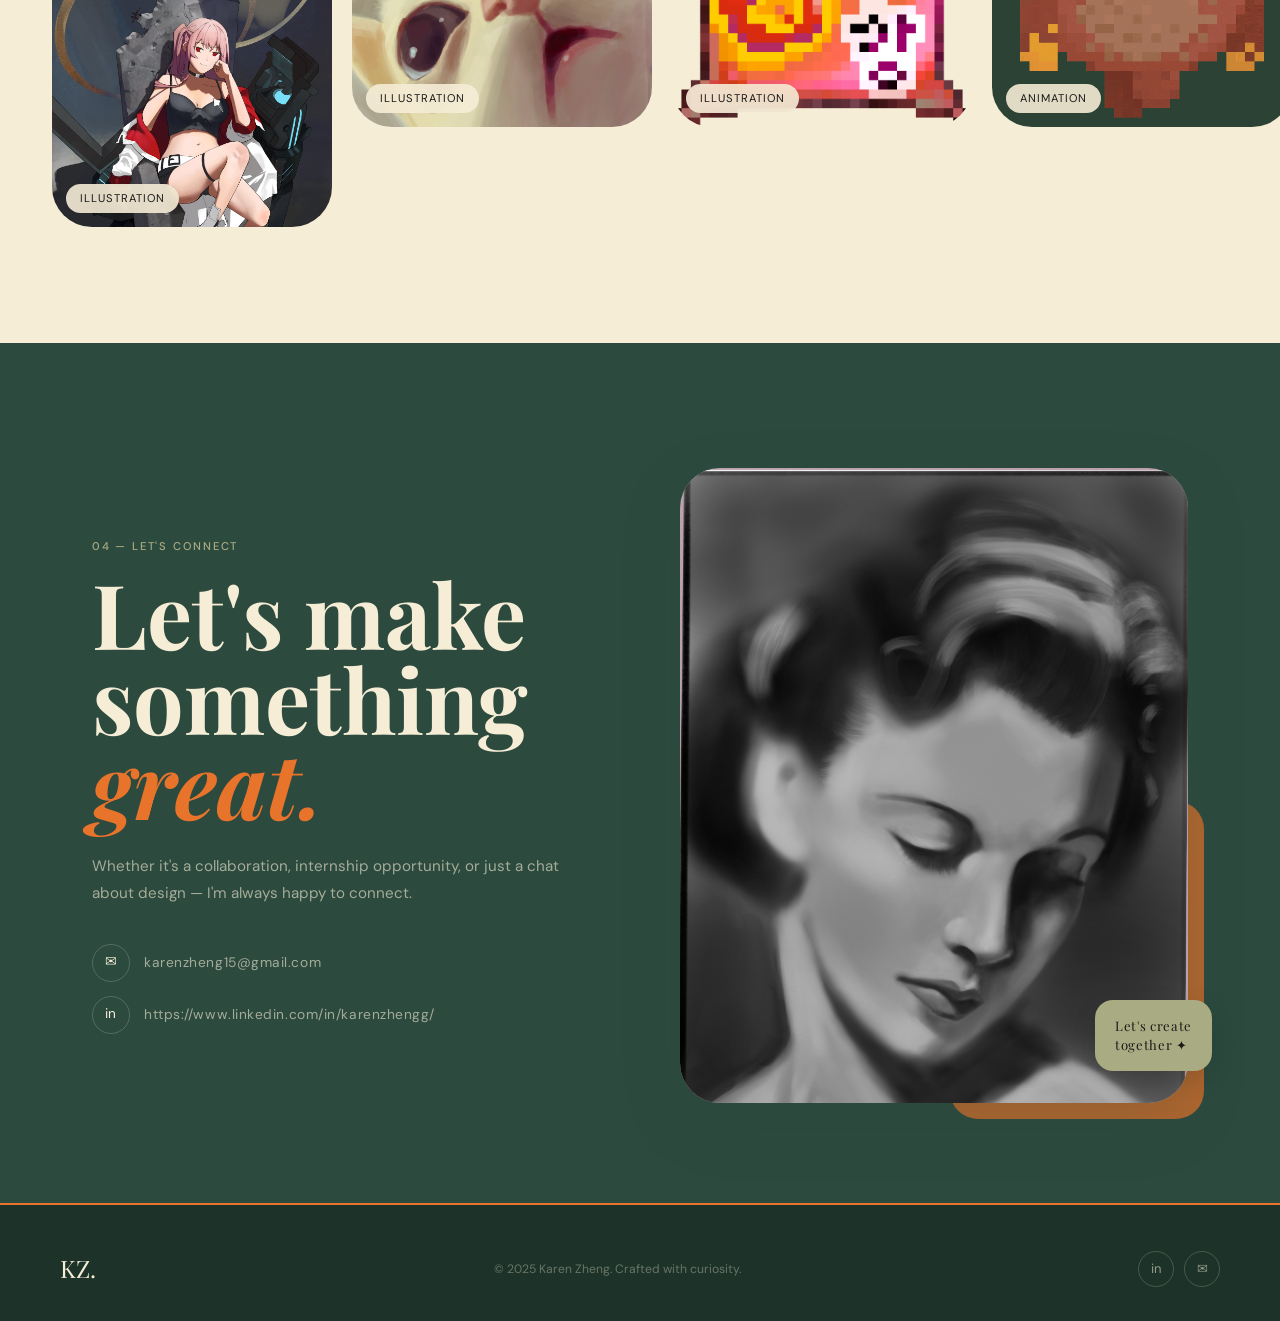
==== commit 0ee12d72: "Altrovia page" ====
--- a/index.html
+++ b/index.html
@@ -45,9 +45,10 @@
     <!-- <div class="hero-shape-1"></div> -->
     <!-- <div class="hero-shape-2"></div> -->
 
-    <div class="hero-inner">
-      <div class="hero-text">
-        <div class="hero-tag reveal">UI/UX Designer · NYU '26</div>
+    <div class="container">
+      <div class="hero-inner">
+        <div class="hero-text">
+        <div class="hero-tag reveal">UI/UX Designer · NYU '28</div>
 
         <!-- CONFIG: Replace "Your", "Name", "Here." with your name split across lines -->
         <h1 class="hero-name reveal reveal-delay-1">
--- a/css/style.css
+++ b/css/style.css
@@ -87,7 +87,7 @@
 .cursor.grow { width: 36px; height: 36px; background: var(--purple); }
 
 /* ── LAYOUT ──────────────────────────────────────────────── */
-.container { max-width: 1160px; margin: 0 auto; padding: 0 32px; }
+.container { max-width: 1160px; margin: 0 auto; padding: 25px 32px 0 32px; }
 section { padding: 96px 0; }
 
 /* ── NAV ─────────────────────────────────────────────────── */
@@ -193,8 +193,9 @@
 }
 .hero-inner {
   flex: 1; display: grid; grid-template-columns: 1fr 1fr;
-  align-items: end; max-width: 1160px; width: 100%;
-  margin: 0 auto; padding: 80px 32px 0;
+  align-items: center; max-width: 1160px; width: 100%;
+  margin: 0 auto; padding: 0 32px;
+  min-height: calc(100svh - 64px);
   position: relative; z-index: 2; gap: 0;
 }
 .hero-text { padding-bottom: 72px; }
@@ -360,7 +361,7 @@
 
 /* ── WORK ────────────────────────────────────────────────── */
 #work { background: var(--surface); }
-.work-header { display: flex; align-items: flex-end; justify-content: space-between; margin-bottom: 40px; gap: 24px; }
+  .work-header { display: flex; align-items: flex-end; justify-content: space-between; margin-bottom: 15px; gap: 24px; }
 .work-grid { display: grid; grid-template-columns: repeat(12, 1fr); gap: 20px; }
 .project-card {
   display: block;
@@ -547,7 +548,8 @@
   .hero-visual { display: none; }
   h1.hero-name { font-size: clamp(3rem, 13vw, 5rem); }
   .hero-text   { padding-bottom: 56px; text-align: center; }
-  .hero-actions { justify-content: center; }
+  .hero-actions { justify-content: center; flex-wrap: nowrap; }
+  .hero-actions .btn { white-space: nowrap; }
 
   .about-grid { grid-template-columns: 1fr; gap: 60px; }
   .about-img-wrap { max-width: 280px; margin: 0 auto; }
@@ -555,6 +557,9 @@
 
   .work-grid { grid-template-columns: 1fr; gap: 14px; }
   .project-card { min-height: auto; }
+  .card-img { height: auto; min-height: 220px; }
+  .card-img span { display: block; width: 100%; height: 100%; }
+  .card-img img { height: auto; }
   .card-1, .card-2, .card-3, .card-4, .card-5 { grid-column: span 1; min-height: auto; }
   .work-header { flex-direction: column; align-items: flex-start; gap: 16px; }
 
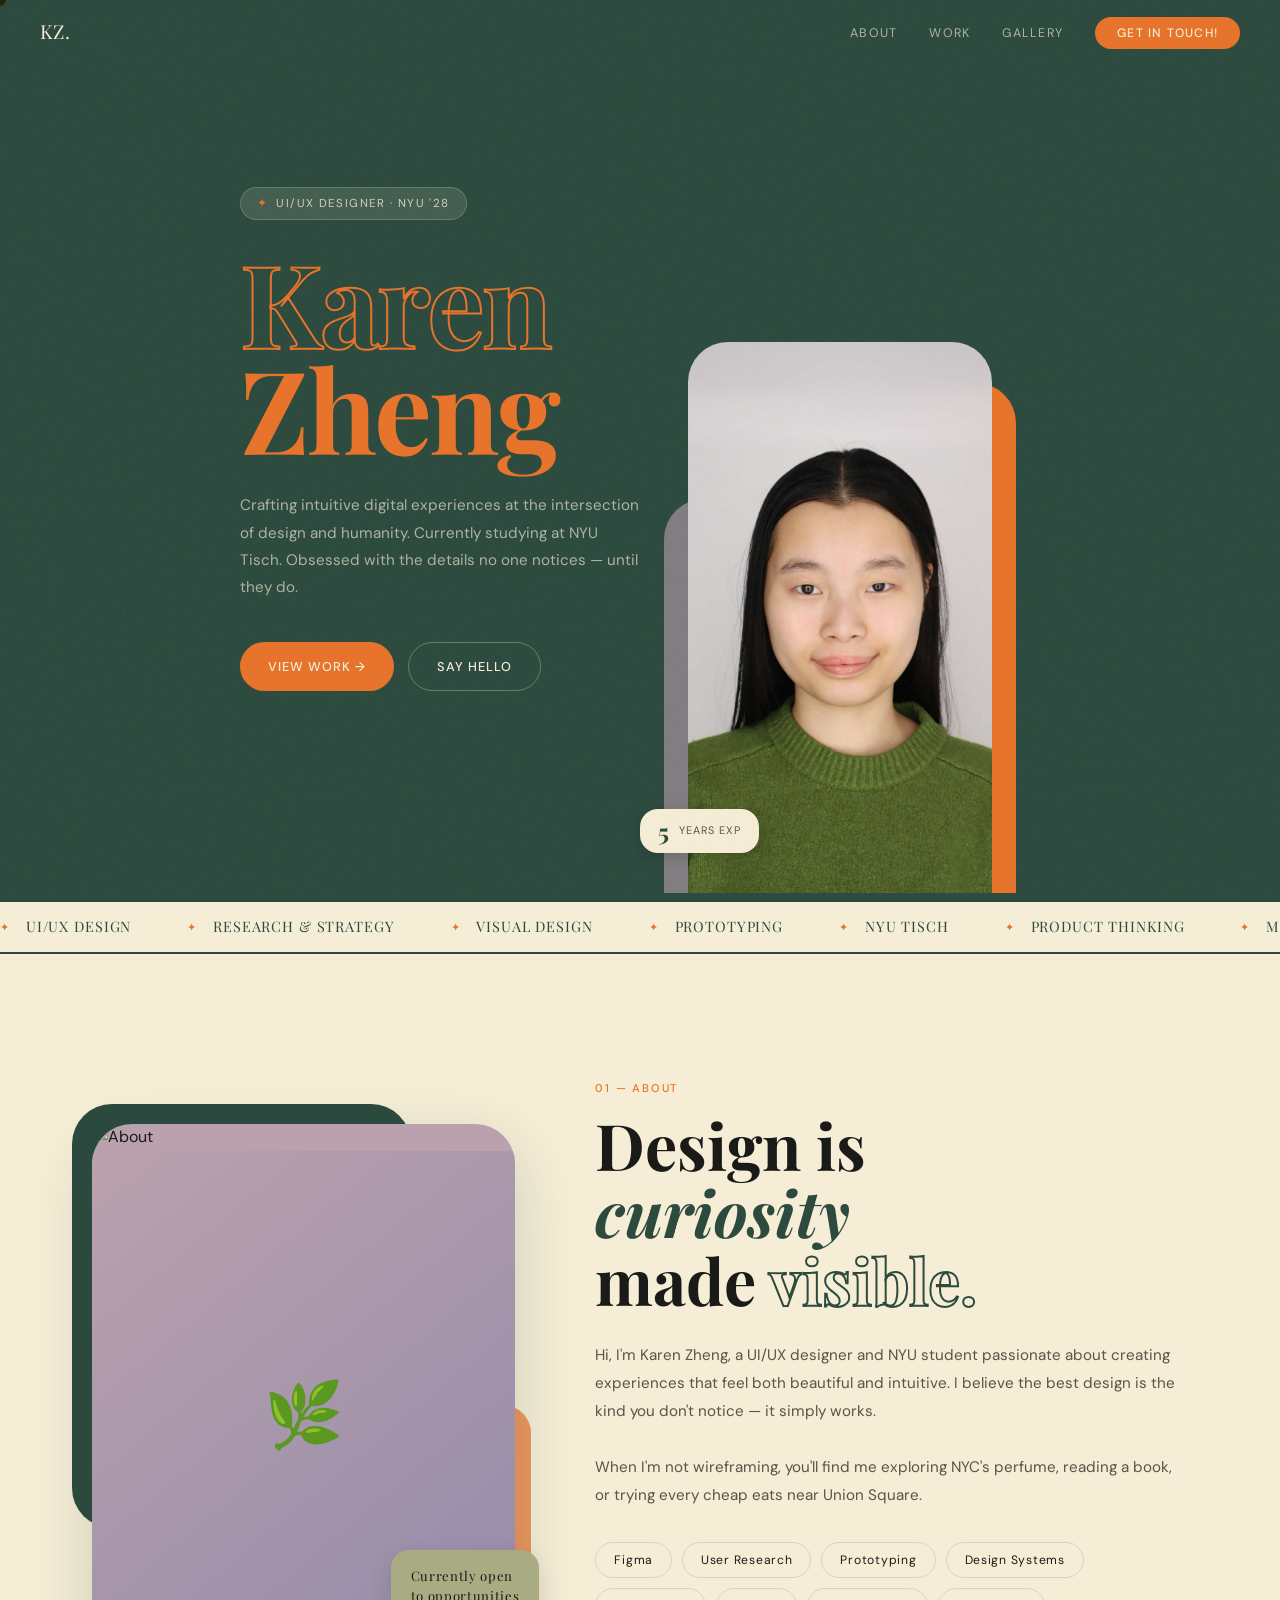
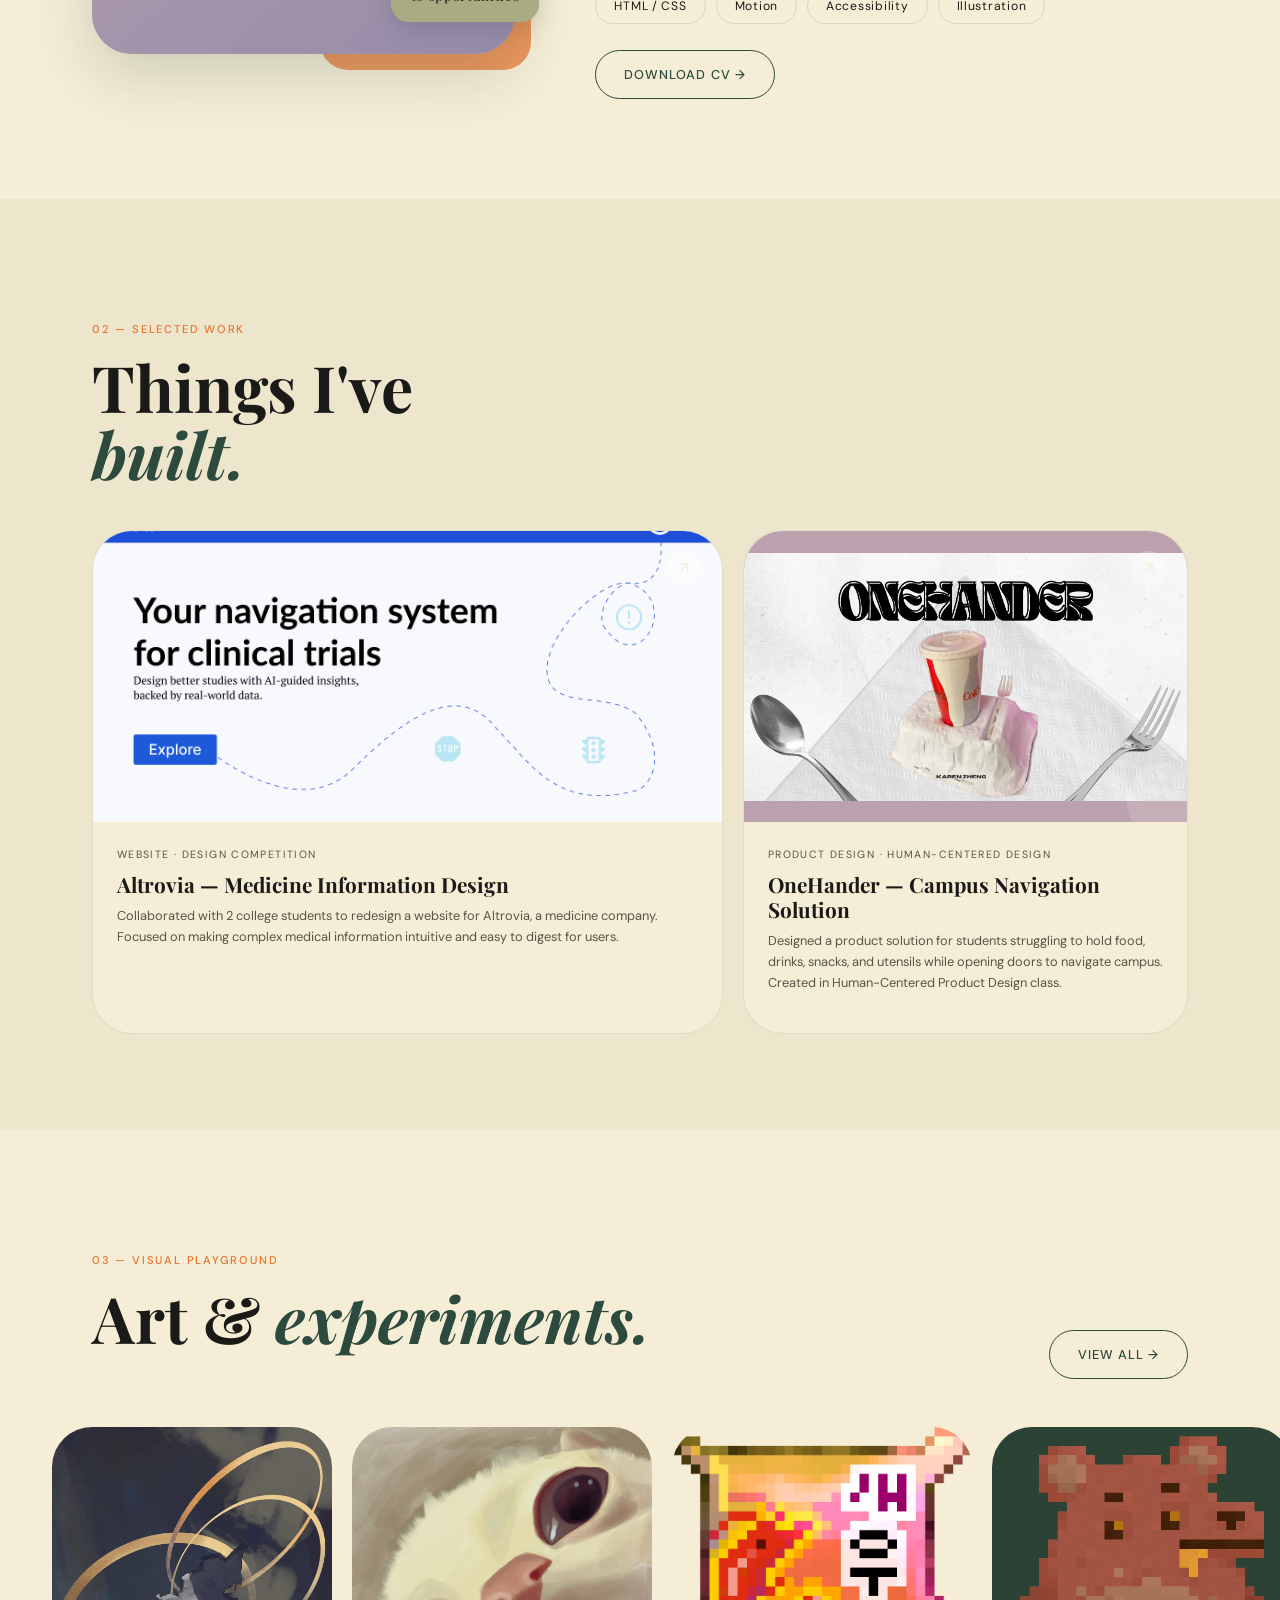
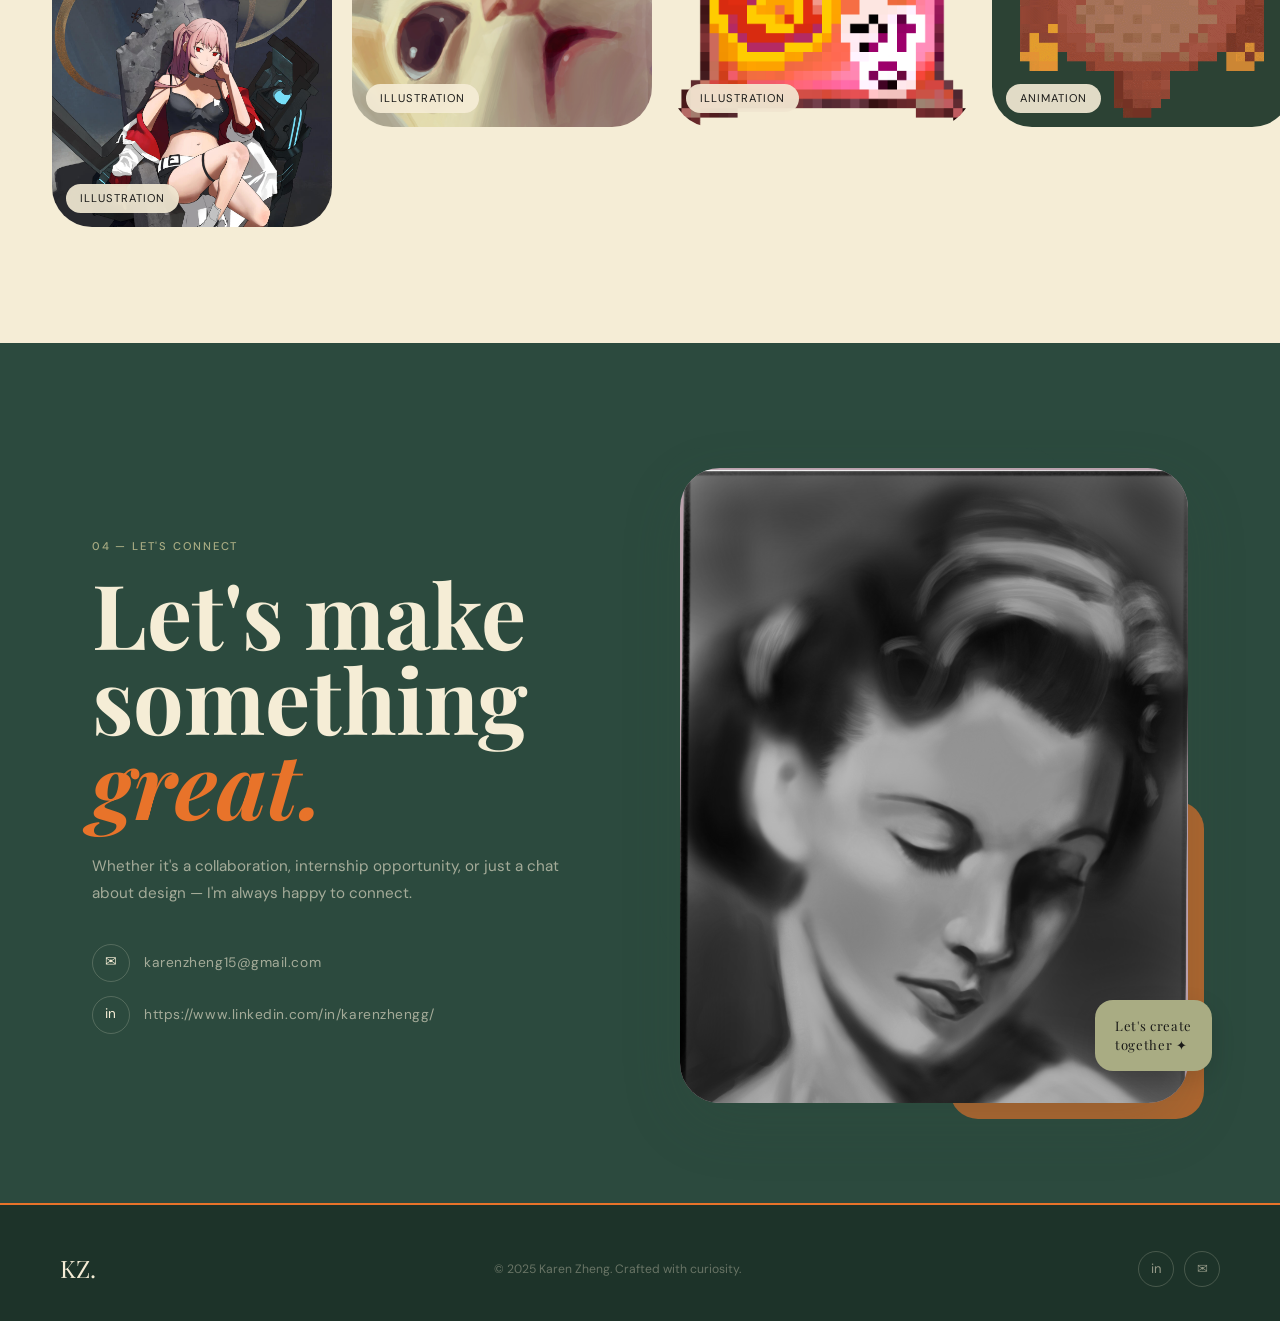
==== commit 420fad10: "period" ====
--- a/index.html
+++ b/index.html
@@ -53,7 +53,7 @@
         <!-- CONFIG: Replace "Your", "Name", "Here." with your name split across lines -->
         <h1 class="hero-name reveal reveal-delay-1">
           <span class="outline">Karen</span><br>
-          <span class="accent">Zheng.</span>
+          <span class="accent">Zheng</span>
         </h1>
 
         <!-- CONFIG: Edit your bio -->
